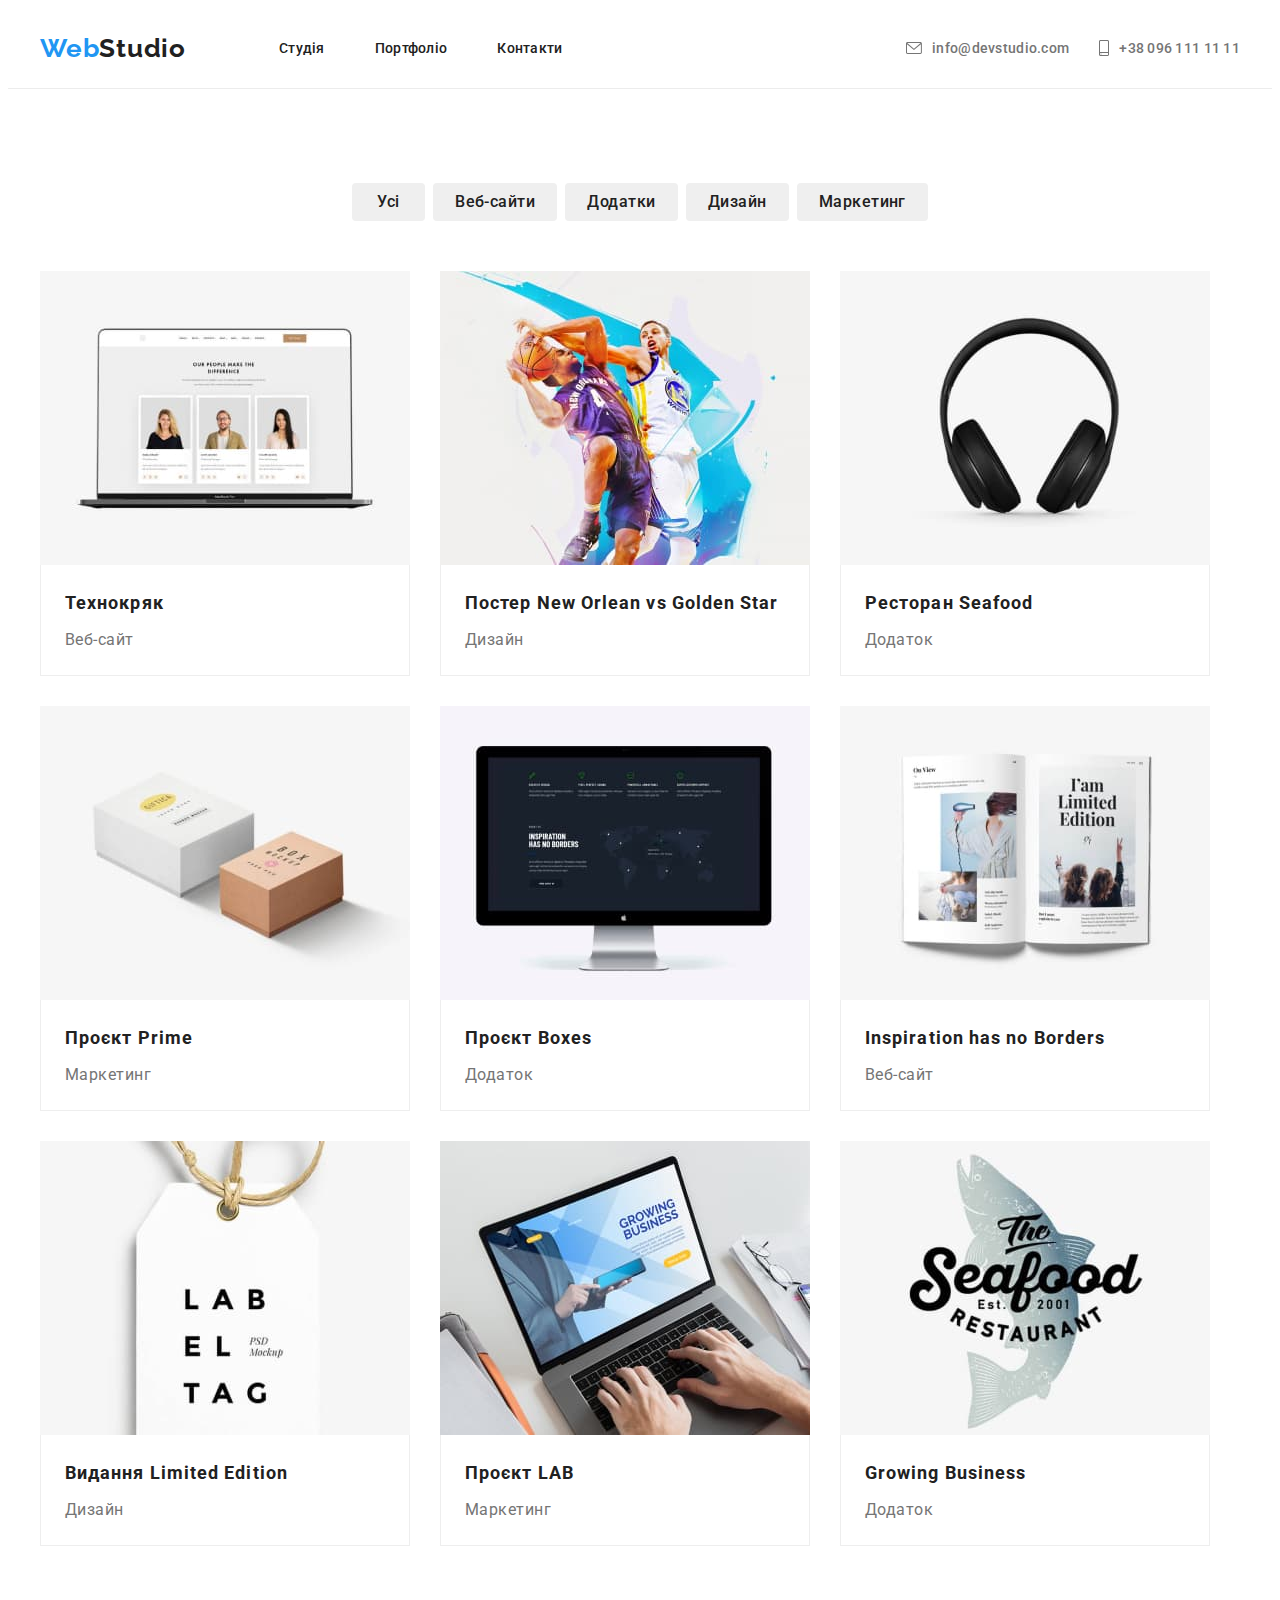
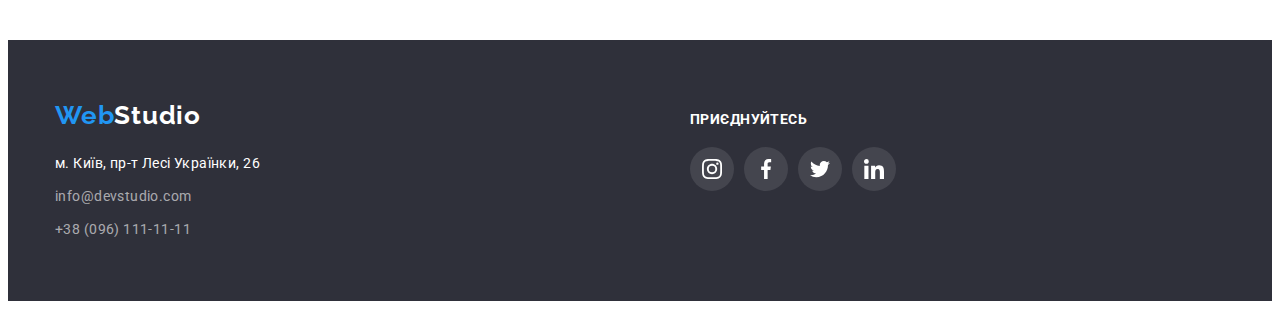
==== portfolio.html @ 3bb3ab22 "Initial commit" ====
<!DOCTYPE html>
<html lang="uk">
  <head>
    <meta charset="UTF-8" />
    <meta http-equiv="X-UA-Compatible" content="IE=edge" />
    <meta name="viewport" content="width=device-width, initial-scale=1.0" />
    <title>Web Studio</title>
    <link rel="preconnect" href="https://fonts.googleapis.com" />
    <link rel="preconnect" href="https://fonts.gstatic.com" crossorigin />
    <link
      href="https://fonts.googleapis.com/css2?family=Raleway:wght@700&family=Roboto:wght@400;500;700;900&display=swap"
      rel="stylesheet"
    />
    <link
      rel="stylesheet"
      href="https://cdnjs.cloudflare.com/ajax/libs/modern-normalize/1.1.0/modern-normalize.min.css"
      integrity="sha512-wpPYUAdjBVSE4KJnH1VR1HeZfpl1ub8YT/NKx4PuQ5NmX2tKuGu6U/JRp5y+Y8XG2tV+wKQpNHVUX03MfMFn9Q=="
      crossorigin="anonymous"
      referrerpolicy="no-referrer"
    />
    <link rel="stylesheet" href="./css/styles.css" />
  </head>
  <body>
    <header class="heder">
      <div class="container container-head">
        <nav class="nav-box">
          <a href="./index.html" class="logo-nav"
            ><span class="logo">Web</span>Studio</a
          >
          <ul class="nav-list list">
            <li class="nav-item link">
              <a href="./index.html" class="nav-link link">Студія</a>
            </li>
            <li class="nav-item link">
              <a href="./portfolio.html" class="nav-link link">Портфоліо</a>
            </li>
            <li class="nav-item link">
              <a href="" class="nav-link link">Контакти</a>
            </li>
          </ul>
        </nav>
        <div class="contacts">
          <a href="mailto:info@devstudio.com" class="heder-cont link">
            <svg class="heder-cont-icon" width="16" height="12">
              <use href="./icons.svg#icon-envelope"></use>
            </svg>
            <span>info@devstudio.com</span>
          </a>
          <a href="tel:+380961111111" class="heder-cont link"
            ><svg class="heder-cont-icon" width="10" height="16">
              <use href="./icons.svg#icon-smartphone"></use>
            </svg>
            <span>+38 096 111 11 11</span></a
          >
        </div>
      </div>
    </header>
    <main>
      <section class="section">
        <div class="container">
          <ul class="list btn-top">
            <li class="btn-nav">
              <button type="button" class="btn-portf">Усi</button>
            </li>
            <li class="btn-nav">
              <button type="button" class="btn-portf">Веб-сайти</button>
            </li>
            <li class="btn-nav">
              <button type="button" class="btn-portf">Додатки</button>
            </li>
            <li class="btn-nav">
              <button type="button" class="btn-portf">Дизайн</button>
            </li>
            <li class="btn-nav">
              <button type="button" class="btn-portf">Маркетинг</button>
            </li>
          </ul>

          <h1 class="hport">Прихований заголовок</h1>

          <ul class="list port-item">
            <li class="cards">
              <img
                src="./images/portfolio/img_1.jpg"
                alt="Картинка1"
                width="370"
                height="294"
              />
              <div class="card-text">
                <h2 class="hero-titleport">Технокряк</h2>
                <p class="text-titleport">Веб-сайт</p>
              </div>
            </li>
            <li class="cards">
              <img
                src="./images/portfolio/img_2.jpg"
                alt="Картинка2"
                width="370"
                height="294"
              />
              <div class="card-text">
                <h2 class="hero-titleport">Постер New Orlean vs Golden Star</h2>
                <p class="text-titleport">Дизайн</p>
              </div>
            </li>
            <li class="cards">
              <img
                src="./images/portfolio/img_3.jpg"
                alt="Картинка3"
                width="370"
                height="294"
              />
              <div class="card-text">
                <h2 class="hero-titleport">Ресторан Seafood</h2>
                <p class="text-titleport">Додаток</p>
              </div>
            </li>
            <li class="cards">
              <img
                src="./images/portfolio/img_4.jpg"
                alt="Картинка4"
                width="370"
                height="294"
              />
              <div class="card-text">
                <h2 class="hero-titleport">Проєкт Prime</h2>
                <p class="text-titleport">Маркетинг</p>
              </div>
            </li>

            <li class="cards">
              <img
                src="./images/portfolio/img_5.jpg"
                alt="Картинка5"
                width="370"
                height="294"
              />
              <div class="card-text">
                <h2 class="hero-titleport">Проєкт Boxes</h2>
                <p class="text-titleport">Додаток</p>
              </div>
            </li>
            <li class="cards">
              <img
                src="./images/portfolio/img_6.jpg"
                alt="Картинка6"
                width="370"
                height="294"
              />
              <div class="card-text">
                <h2 class="hero-titleport">Inspiration has no Borders</h2>
                <p class="text-titleport">Веб-сайт</p>
              </div>
            </li>
            <li class="cards">
              <img
                src="./images/portfolio/img_7.jpg"
                alt="Картинка7"
                width="370"
                height="294"
              />
              <div class="card-text">
                <h2 class="hero-titleport">Видання Limited Edition</h2>
                <p class="text-titleport">Дизайн</p>
              </div>
            </li>

            <li class="cards">
              <img
                src="./images/portfolio/img_8.jpg"
                alt="Картинка8"
                width="370"
                height="294"
              />
              <div class="card-text">
                <h2 class="hero-titleport">Проєкт LAB</h2>
                <p class="text-titleport">Маркетинг</p>
              </div>
            </li>
            <li class="cards">
              <img
                src="./images/portfolio/img_9.jpg"
                alt="Картинка9"
                width="370"
                height="294"
              />
              <div class="card-text">
                <h2 class="hero-titleport">Growing Business</h2>
                <p class="text-titleport">Додаток</p>
              </div>
            </li>
          </ul>
        </div>
      </section>
    </main>
    <footer class="ftr">
      <div class="container footer">
        <div class="container adress">
          <a href="/index.html" class="logo-ftr link">
            Web<span class="logo-ftr-part">Studio</span></a
          >
          <address>
            <a
              class="map link"
              href="https://goo.gl/maps/teRLMmedMcy5NZLo9"
              target="_blank"
              rel="noreferrer noopener"
              >м. Київ, пр-т Лесі Українки, 26</a
            >
          </address>
          <ul class="list">
            <li class="ftr-contakt">
              <a href="mailto:info@devstudio.com" class="f-mail link"
                >info@devstudio.com</a
              >
            </li>
            <li class="ftr-contakt">
              <a href="tel:+380961111111" class="f-tel link"
                >+38 (096) 111-11-11</a
              >
            </li>
          </ul>
        </div>

        <div class="container link-ftr">
          <h3 class="footer-link-title">приєднуйтесь</h3>
          <ul class="list social-footer">
            <li class="ftr-link">
              <a
                class="social-link"
                href="https://twitter.com/?lang=ru"
                target="_blank"
                rel="noopener noreferrer"
              >
                <svg class="ftr-icon" width="20" height="20">
                  <use href="./icons.svg#icon-instagram"></use>
                </svg>
              </a>
            </li>
            <li class="ftr-link">
              <a
                class="social-link"
                href="https://twitter.com/?lang=ru"
                target="_blank"
                rel="noopener noreferrer"
              >
                <svg class="ftr-icon" width="20" height="20">
                  <use href="./icons.svg#icon-facebook"></use>
                </svg>
              </a>
            </li>
            <li class="ftr-link">
              <a
                class="social-link"
                href="https://twitter.com/?lang=ru"
                target="_blank"
                rel="noopener noreferrer"
              >
                <svg class="ftr-icon" width="20" height="20">
                  <use href="./icons.svg#icon-twitter"></use>
                </svg>
              </a>
            </li>
            <li class="ftr-link">
              <a
                class="social-link"
                href="https://twitter.com/?lang=ru"
                target="_blank"
                rel="noopener noreferrer"
              >
                <svg class="ftr-icon" width="20" height="20">
                  <use href="./icons.svg#icon-linkedin"></use>
                </svg>
              </a>
            </li>
          </ul>
        </div>
      </div>
    </footer>
  </body>
</html>
---- css/styles.css ----
html {
  box-sizing: border-box;
}
:root {
  --text-color: #757575;
  --title-text-color: #212121;
  --logo-text-color: #2196f3;
}

body {
  font-family: "Roboto", sans-serif;
  color: var(--text-color);
  text-decoration: none;
}
.container {
  width: 1200px;
  padding-left: 15px;
  padding-right: 15px;
  margin-right: auto;
  margin-left: auto;
  /* outline: 2px solid tomato; */
}

h1,
h2,
h3,
p,
li,
ul {
  margin: 0;
}
.section {
  padding-bottom: 94px;
  padding-top: 94px;
}
img {
  display: block;
}
/* =====LOGO COLOR===== */
.logo-nav {
  margin-right: 93px;
  font-family: "Raleway";
  font-weight: 700;
  font-size: 26px;
  line-height: calc(31 / 26);
  letter-spacing: 0.03em;
  color: var(--title-text-color);
  text-decoration: none;
}

.logo {
  color: var(--logo-text-color);
}
/* ==========header======== */
.heder {
  background-color: #fff;
  border-bottom: 1px solid #ececec;
}
.list {
  list-style: none;
  margin: 0;
  padding: 0;
}
.link {
  text-decoration: none;
}

.nav-item {
  margin-right: 50px;
}
.nav-list .nav-item:last-child {
  margin-right: 0px;
}
.nav-link {
  display: block;
  padding-top: 32px;
  padding-bottom: 32px;
  font-weight: 500;
  font-size: 14px;
  line-height: calc(16 / 14);
  letter-spacing: 0.02em;
  color: #212121;
}
.nav-list {
  display: flex;
}

.container-head {
  display: flex;
  align-items: center;
  flex-direction: row;
}
.nav-box {
  display: flex;
  align-items: center;
}

.nav-link:hover,
.nav-link:focus {
  color: var(--logo-text-color);
}
.heder-cont {
  display: flex;
  align-items: center;
  font-weight: 500;
  font-size: 14px;
  line-height: calc (16/14);
  letter-spacing: 0.02em;

  color: #757575;
  fill: #757575;
}
.heder-cont span {
  margin-left: 10px;
}

.heder-cont:hover,
.heder-cont:focus {
  color: var(--logo-text-color);
  fill: #2196f3;
}
.contacts {
  display: inline-flex;
  margin-left: auto;
  gap: 30px;
}
.contacts.heder-cont:last-child {
  margin-left: 50px;
}

/* =============hero========= */
.overlay {
  width: 1600px;
  height: 600px;
  margin-left: auto;
  margin-right: auto;
  background-image: linear-gradient(
      to right,
      rgba(47, 48, 58, 0.4),
      rgba(47, 48, 58, 0.4)
    ),
    url(../images/hero/hero_pict.jpg);
  background-repeat: no-repeat;
  background-position: center;
  background-size: contain;
}
.hero {
  padding-bottom: 200px;
  padding-top: 200px;
  text-align: center;
  background-color: #2f303a;
}
.hero-title {
  width: 696px;
  margin: 0 auto;
  margin-bottom: 30px;
  font-family: "Roboto";
  font-style: normal;
  font-weight: 900;
  font-size: 44px;
  line-height: calc(60 / 44);
  text-align: center;
  letter-spacing: 0.06em;
  text-transform: uppercase;
  color: #ffffff;
}
.btn-hero {
  min-width: 216px;
  padding: 10px 32px;
  text-align: center;
  border-radius: 4px;
  font-family: inherit;
  font-weight: 700;
  font-size: 16px;
  line-height: calc(30 / 16);
  cursor: pointer;
  background-color: var(--logo-text-color);
  border: none;
  letter-spacing: 0.06em;
  color: #ffffff;
}
/* ================adv============ */

.adv-list {
  display: flex;
  gap: 30px;
}
.adv-item {
  width: 270px;
}
.adv-pict {
  margin-bottom: 30px;
  display: flex;
  justify-content: center;
  align-items: center;
  width: 270px;
  height: 120px;
  border-radius: 4px;
  background-color: #f5f4fa;
}
.adv-title {
  margin-bottom: 10px;
  font-size: 14px;
  line-height: calc(16 / 14);
  letter-spacing: 0.03em;
  text-transform: uppercase;

  color: var(--title-text-color);
}
.adv-text {
  font-size: 14px;
  line-height: calc(24 / 14);
  letter-spacing: 0.03em;
  color: var(--text-color);
}
/* ================about============== */
.about-title {
  margin-bottom: 50px;
  font-size: 36px;
  line-height: calc(42 / 36);
  text-align: center;
  letter-spacing: 0.03em;
  color: var(--title-text-color);
}
.about-list {
  display: flex;
  gap: 30px;
}
.about {
  background-color: #fff;
}
/* ==============team================= */
.team {
  background-color: #f5f4fa;
}
.item-team {
  background-color: #ffffff;
  box-shadow: 0px 1px 3px rgba(0, 0, 0, 0.12), 0px 1px 1px rgba(0, 0, 0, 0.14),
    0px 2px 1px rgba(0, 0, 0, 0.2);
  border-radius: 0px 0px 4px 4px;
}
.team-list {
  display: flex;
  gap: 30px;
}
.teamcard {
  padding-top: 30px;
  padding-bottom: 30px;
}
.team-title {
  margin-bottom: 50px;
  font-size: 36px;
  line-height: calc(42 / 36);
  text-align: center;
  letter-spacing: 0.03em;
  color: var(--title-text-color);
}
.team-name {
  margin-bottom: 10px;
  font-style: normal;
  font-weight: 500;
  font-size: 16px;
  line-height: 19px;
  text-align: center;
  letter-spacing: 0.03em;

  color: var(--title-text-color);
}

.team-text {
  margin-bottom: 19px;
  font-size: 16px;
  line-height: calc(19 / 16);
  text-align: center;
  letter-spacing: 0.03em;

  color: var(--text-color);
}
.social {
  display: flex;
  justify-content: center;
  align-items: center;
  gap: 10px;
}
.social-link {
  display: flex;
  justify-content: center;
  align-items: center;
  width: 44px;
  height: 44px;
  border-radius: 50%;

  fill: #afb1b8;
  /* border: 1px solid tomato; */
}
.social-link:hover,
.social-link:focus {
  background-color: #2196f3;
  fill: #fff;
}

/* ===============footer=============== */
.ftr {
  display: flex;
  justify-content: flex-start;
  align-items: baseline;
  padding-top: 60px;
  padding-bottom: 60px;
  background-color: #2f303a;
}

.logo-ftr {
  display: block;
  margin-bottom: 20px;
  font-family: "Raleway";
  font-style: normal;
  font-weight: 700;
  font-size: 26px;
  line-height: calc(31 / 26);
  letter-spacing: 0.03em;
  color: var(--logo-text-color);
}

.logo-ftr-part {
  color: #ffffff;
}
.map {
  margin-bottom: 9px;
  font-weight: 400;
  font-style: normal;
  font-size: 14px;
  line-height: calc(24 / 14);
  letter-spacing: 0.03em;

  color: #ffffff;
}
.f-tel {
  margin-bottom: 9px;
  font-size: 14px;
  line-height: calc(24 / 14);
  letter-spacing: 0.03em;

  color: rgba(255, 255, 255, 0.6);
}
.f-mail {
  font-size: 14px;
  line-height: calc(24 / 14);
  letter-spacing: 0.03em;

  color: rgba(255, 255, 255, 0.6);
}
.f-tel:hover,
.f-tel:focus {
  color: var(--logo-text-color);
}
.f-mail:hover,
.f-mail:focus {
  color: var(--logo-text-color);
}
.ftr-contakt {
  display: block;
  margin-top: 9px;
}
.map:hover,
.map:focus {
  color: var(--logo-text-color);
}

.social-footer {
  margin-top: 20px;
  display: flex;
  gap: 10px;
}
.link-ftr {
  display: inline;
}

.footer-link-title {
  font-family: "Roboto";
  font-style: normal;
  font-weight: 700;
  font-size: 14px;
  line-height: 16px;
  letter-spacing: 0.03em;
  text-transform: uppercase;

  color: #ffffff;
}
.ftr-link {
  background-color: rgba(255, 255, 255, 0.1);
  border-radius: 50%;
}
.ftr-icon {
  fill: #fff;
}
.footer {
  display: flex;
  align-items: baseline;
}
.link-ftr {
  margin-left: 70px;
}
/* ==================Clients===================== */
.clients {
  margin-bottom: 50px;
  font-size: 36px;
  line-height: calc(42 / 36);
  text-align: center;
  letter-spacing: 0.03em;
  color: var(--title-text-color);
}
.clients-card {
  display: flex;
  justify-content: center;
  gap: 30px;
  align-items: center;
}

.clients-border {
  justify-content: center;
  align-items: center;
  display: flex;
  width: 170px;
  height: 92px;
  border: 1px solid #afb1b8;
  border-radius: 4px;
  fill: #afb1b8;
}
.clients-border:hover,
.clients-border:focus {
  border: 1px solid #2196f3;
  fill: #2196f3;
}

/* ==================PORTFOLIO=================== */
.hero-titleport {
  margin-bottom: 4px;
  font-size: 18px;
  line-height: calc(36 / 18);
  letter-spacing: 0.06em;

  color: var(--title-text-color);
}

.hport {
  display: none;
}
.text-titleport {
  font-size: 16px;
  line-height: calc(30 / 16);
  letter-spacing: 0.03em;

  color: var(--text-color);
}
.btn-top {
  display: flex;
  justify-content: center;
  margin-bottom: 50px;
}
.btn-portf {
  padding: 6px 22px;
  border-radius: 4px;
  min-width: 73px;
  font-family: "Roboto";
  font-weight: 500;
  font-size: 16px;
  line-height: calc(26 / 16);
  text-align: center;
  letter-spacing: 0.03em;
  cursor: pointer;
  border: none;
  color: #212121;
}
.btn-nav {
  margin-right: 8px;
}
.btn-nav:last-child {
  margin-right: 0px;
}
.btn-portf:hover,
.btn-portf:focus {
  box-shadow: 0px 3px 1px rgba(0, 0, 0, 0.1), 0px 1px 2px rgba(0, 0, 0, 0.08),
    0px 2px 2px rgba(0, 0, 0, 0.12);
  color: #ffffff;
  background-color: var(--logo-text-color);
}
.port-item {
  display: flex;
  flex-wrap: wrap;
}
.cards {
  width: 370px;
  margin-right: 30px;
  margin-bottom: 30px;
}
.cards:hover,
.cards:focus {
  box-shadow: 0px 1px 1px rgba(0, 0, 0, 0.12), 0px 4px 4px rgba(0, 0, 0, 0.06),
    1px 4px 6px rgba(0, 0, 0, 0.16);
}
.cards:nth-child(3n) {
  margin-right: 0;
}
.cards:nth-last-child(-n + 3) {
  margin-bottom: 0;
}
.card-text {
  padding: 20px 24px;
  border: 1px solid #eeeeee;
  border-top: transparent;
}
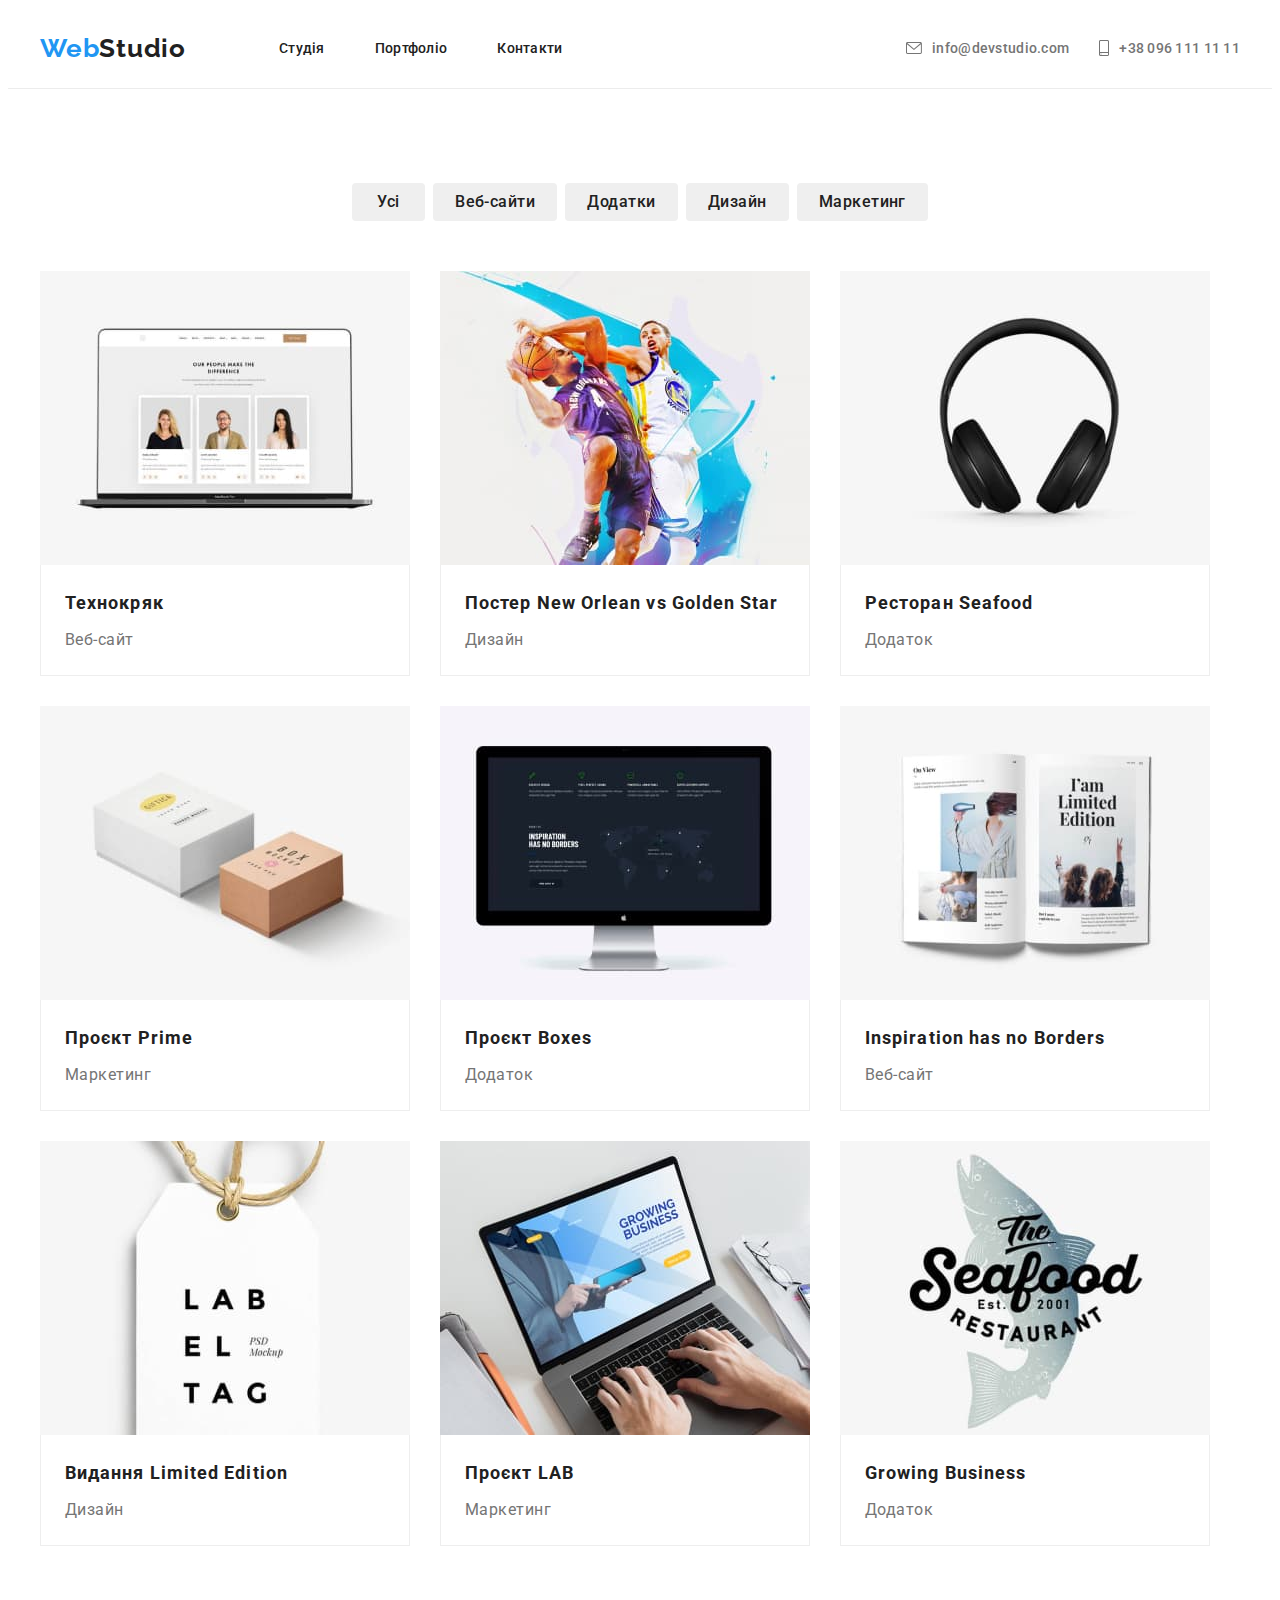
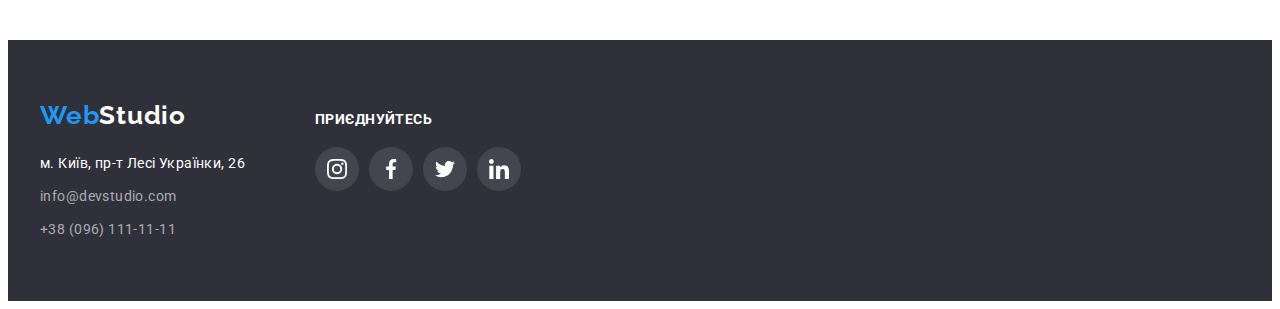
==== commit 9839ca43: "hw5 v1" ====
--- a/portfolio.html
+++ b/portfolio.html
@@ -80,48 +80,84 @@
 
           <ul class="list port-item">
             <li class="cards">
-              <img
-                src="./images/portfolio/img_1.jpg"
-                alt="Картинка1"
-                width="370"
-                height="294"
-              />
+              <div class="card-thumb">
+                <img
+                  src="./images/portfolio/img_1.jpg"
+                  alt="Картинка1"
+                  width="370"
+                  height="294"
+                />
+                <div class="overlay-prtf">
+                  <p class="overlay-text">
+                    Ресурс пропонує комплексні пропозиції з різним рівнем
+                    функціоналу та сервісів. Все це дозволить відвідувачу
+                    отримати вичерпні відомості про компанію чи приватну особу.
+                  </p>
+                </div>
+              </div>
               <div class="card-text">
                 <h2 class="hero-titleport">Технокряк</h2>
                 <p class="text-titleport">Веб-сайт</p>
               </div>
             </li>
             <li class="cards">
-              <img
-                src="./images/portfolio/img_2.jpg"
-                alt="Картинка2"
-                width="370"
-                height="294"
-              />
+              <div class="card-thumb">
+                <img
+                  src="./images/portfolio/img_2.jpg"
+                  alt="Картинка2"
+                  width="370"
+                  height="294"
+                />
+                <div class="overlay-prtf">
+                  <p class="overlay-text">
+                    Ресурс пропонує комплексні пропозиції з різним рівнем
+                    функціоналу та сервісів. Все це дозволить відвідувачу
+                    отримати вичерпні відомості про компанію чи приватну особу.
+                  </p>
+                </div>
+              </div>
               <div class="card-text">
                 <h2 class="hero-titleport">Постер New Orlean vs Golden Star</h2>
                 <p class="text-titleport">Дизайн</p>
               </div>
             </li>
             <li class="cards">
-              <img
-                src="./images/portfolio/img_3.jpg"
-                alt="Картинка3"
-                width="370"
-                height="294"
-              />
+              <div class="card-thumb">
+                <img
+                  src="./images/portfolio/img_3.jpg"
+                  alt="Картинка3"
+                  width="370"
+                  height="294"
+                />
+                <div class="overlay-prtf">
+                  <p class="overlay-text">
+                    Ресурс пропонує комплексні пропозиції з різним рівнем
+                    функціоналу та сервісів. Все це дозволить відвідувачу
+                    отримати вичерпні відомості про компанію чи приватну особу.
+                  </p>
+                </div>
+              </div>
               <div class="card-text">
                 <h2 class="hero-titleport">Ресторан Seafood</h2>
                 <p class="text-titleport">Додаток</p>
               </div>
             </li>
             <li class="cards">
-              <img
-                src="./images/portfolio/img_4.jpg"
-                alt="Картинка4"
-                width="370"
-                height="294"
-              />
+              <div class="card-thumb">
+                <img
+                  src="./images/portfolio/img_4.jpg"
+                  alt="Картинка4"
+                  width="370"
+                  height="294"
+                />
+                <div class="overlay-prtf">
+                  <p class="overlay-text">
+                    Ресурс пропонує комплексні пропозиції з різним рівнем
+                    функціоналу та сервісів. Все це дозволить відвідувачу
+                    отримати вичерпні відомості про компанію чи приватну особу.
+                  </p>
+                </div>
+              </div>
               <div class="card-text">
                 <h2 class="hero-titleport">Проєкт Prime</h2>
                 <p class="text-titleport">Маркетинг</p>
@@ -129,36 +165,63 @@
             </li>
 
             <li class="cards">
-              <img
-                src="./images/portfolio/img_5.jpg"
-                alt="Картинка5"
-                width="370"
-                height="294"
-              />
+              <div class="card-thumb">
+                <img
+                  src="./images/portfolio/img_5.jpg"
+                  alt="Картинка5"
+                  width="370"
+                  height="294"
+                />
+                <div class="overlay-prtf">
+                  <p class="overlay-text">
+                    Ресурс пропонує комплексні пропозиції з різним рівнем
+                    функціоналу та сервісів. Все це дозволить відвідувачу
+                    отримати вичерпні відомості про компанію чи приватну особу.
+                  </p>
+                </div>
+              </div>
               <div class="card-text">
                 <h2 class="hero-titleport">Проєкт Boxes</h2>
                 <p class="text-titleport">Додаток</p>
               </div>
             </li>
             <li class="cards">
-              <img
-                src="./images/portfolio/img_6.jpg"
-                alt="Картинка6"
-                width="370"
-                height="294"
-              />
+              <div class="card-thumb">
+                <img
+                  src="./images/portfolio/img_6.jpg"
+                  alt="Картинка6"
+                  width="370"
+                  height="294"
+                />
+                <div class="overlay-prtf">
+                  <p class="overlay-text">
+                    Ресурс пропонує комплексні пропозиції з різним рівнем
+                    функціоналу та сервісів. Все це дозволить відвідувачу
+                    отримати вичерпні відомості про компанію чи приватну особу.
+                  </p>
+                </div>
+              </div>
               <div class="card-text">
                 <h2 class="hero-titleport">Inspiration has no Borders</h2>
                 <p class="text-titleport">Веб-сайт</p>
               </div>
             </li>
             <li class="cards">
-              <img
-                src="./images/portfolio/img_7.jpg"
-                alt="Картинка7"
-                width="370"
-                height="294"
-              />
+              <div class="card-thumb">
+                <img
+                  src="./images/portfolio/img_7.jpg"
+                  alt="Картинка7"
+                  width="370"
+                  height="294"
+                />
+                <div class="overlay-prtf">
+                  <p class="overlay-text">
+                    Ресурс пропонує комплексні пропозиції з різним рівнем
+                    функціоналу та сервісів. Все це дозволить відвідувачу
+                    отримати вичерпні відомості про компанію чи приватну особу.
+                  </p>
+                </div>
+              </div>
               <div class="card-text">
                 <h2 class="hero-titleport">Видання Limited Edition</h2>
                 <p class="text-titleport">Дизайн</p>
@@ -166,24 +229,42 @@
             </li>
 
             <li class="cards">
-              <img
-                src="./images/portfolio/img_8.jpg"
-                alt="Картинка8"
-                width="370"
-                height="294"
-              />
+              <div class="card-thumb">
+                <img
+                  src="./images/portfolio/img_8.jpg"
+                  alt="Картинка8"
+                  width="370"
+                  height="294"
+                />
+                <div class="overlay-prtf">
+                  <p class="overlay-text">
+                    Ресурс пропонує комплексні пропозиції з різним рівнем
+                    функціоналу та сервісів. Все це дозволить відвідувачу
+                    отримати вичерпні відомості про компанію чи приватну особу.
+                  </p>
+                </div>
+              </div>
               <div class="card-text">
                 <h2 class="hero-titleport">Проєкт LAB</h2>
                 <p class="text-titleport">Маркетинг</p>
               </div>
             </li>
             <li class="cards">
-              <img
-                src="./images/portfolio/img_9.jpg"
-                alt="Картинка9"
-                width="370"
-                height="294"
-              />
+              <div class="card-thumb">
+                <img
+                  src="./images/portfolio/img_9.jpg"
+                  alt="Картинка9"
+                  width="370"
+                  height="294"
+                />
+                <div class="overlay-prtf">
+                  <p class="overlay-text">
+                    Ресурс пропонує комплексні пропозиції з різним рівнем
+                    функціоналу та сервісів. Все це дозволить відвідувачу
+                    отримати вичерпні відомості про компанію чи приватну особу.
+                  </p>
+                </div>
+              </div>
               <div class="card-text">
                 <h2 class="hero-titleport">Growing Business</h2>
                 <p class="text-titleport">Додаток</p>
@@ -195,7 +276,7 @@
     </main>
     <footer class="ftr">
       <div class="container footer">
-        <div class="container adress">
+        <div class="adress">
           <a href="/index.html" class="logo-ftr link">
             Web<span class="logo-ftr-part">Studio</span></a
           >
@@ -222,7 +303,7 @@
           </ul>
         </div>
 
-        <div class="container link-ftr">
+        <div class="link-ftr">
           <h3 class="footer-link-title">приєднуйтесь</h3>
           <ul class="list social-footer">
             <li class="ftr-link">
--- a/css/styles.css
+++ b/css/styles.css
@@ -55,6 +55,7 @@
 .heder {
   background-color: #fff;
   border-bottom: 1px solid #ececec;
+  z-index: 10;
 }
 .list {
   list-style: none;
@@ -73,6 +74,7 @@
 }
 .nav-link {
   display: block;
+  position: relative;
   padding-top: 32px;
   padding-bottom: 32px;
   font-weight: 500;
@@ -81,6 +83,26 @@
   letter-spacing: 0.02em;
   color: #212121;
 }
+.nav-link::after {
+  content: "";
+  position: absolute;
+  left: 50%;
+  bottom: 0px;
+  transform: translateX(-50%) scale(0.3);
+  display: block;
+  width: 95%;
+  height: 4px;
+  border-radius: 2px;
+  opacity: 0;
+  transition: 250ms;
+  background-color: #2196f3;
+}
+.nav-link:hover::after,
+.nav-link:focus::after {
+  transform: translateX(-50%) scaleX(1);
+  opacity: 1;
+}
+
 .nav-list {
   display: flex;
 }
@@ -229,6 +251,33 @@
 .about {
   background-color: #fff;
 }
+
+.about-gallery {
+  position: relative;
+}
+
+.about-overlay {
+  width: 100%;
+  position: absolute;
+  bottom: 0px;
+  padding-top: 27px;
+  padding-bottom: 27px;
+  background-color: rgba(47, 48, 58, 0.8);
+}
+
+.about-overlay-text {
+  font-family: "Roboto";
+  font-style: normal;
+  font-weight: 700;
+  font-size: 14px;
+  line-height: 16px;
+  text-align: center;
+  letter-spacing: 0.03em;
+  text-transform: uppercase;
+
+  color: #ffffff;
+}
+
 /* ==============team================= */
 .team {
   background-color: #f5f4fa;
@@ -291,6 +340,7 @@
   border-radius: 50%;
 
   fill: #afb1b8;
+
   /* border: 1px solid tomato; */
 }
 .social-link:hover,
@@ -509,3 +559,102 @@
   border: 1px solid #eeeeee;
   border-top: transparent;
 }
+
+.card-thumb {
+  position: relative;
+  overflow: hidden;
+}
+
+.overlay-prtf {
+  position: absolute;
+  top: 0;
+  left: 0;
+  width: 100%;
+  height: 100%;
+
+  background-color: rgba(33, 150, 243, 0.9);
+  backdrop-filter: blur (3px);
+  padding-top: 63px;
+  padding-left: 24px;
+  padding-bottom: 63px;
+  padding-right: 24px;
+  display: flex;
+  align-items: center;
+  transform: translateY(100%);
+  /* transition-property: color, background-color; */
+  transition-duration: 250ms;
+  transition-timing-function: (0.4, 0, 0.2, 1);
+}
+
+.overlay-text {
+  font-family: "Roboto";
+  font-style: normal;
+  font-weight: 400;
+  font-size: 18px;
+  line-height: 28px;
+  letter-spacing: 0.03em;
+
+  color: #ffffff;
+  user-select: none;
+}
+
+.cards:hover .overlay-prtf {
+  transform: translateY(0%);
+}
+
+/* Modal CSS */
+
+.backdrop {
+  position: fixed;
+  top: 0;
+  left: 0;
+  /* z-index: 100; */
+
+  width: 100%;
+  height: 100%;
+
+  background-color: rgba(0, 0, 0, 0.2);
+  backdrop-filter: blur(2px);
+
+  transition: opacity 250ms linear, visibility 250ms linear;
+}
+.backdrop.is-hidden {
+  opacity: 0;
+  visibility: hidden;
+  pointer-events: none;
+}
+
+.modal {
+  position: absolute;
+  top: 50%;
+  left: 50%;
+  transform: translateX(-50%) translateY(-50%);
+  width: 528px;
+  height: 581px;
+  background-color: #ffffff;
+  box-shadow: 0px 1px 3px rgba(0, 0, 0, 0.12), 0px 1px 1px rgba(0, 0, 0, 0.14),
+    0px 2px 1px rgba(0, 0, 0, 0.2);
+  border-radius: 4px;
+  transition: transform 250ms, opacity 250ms;
+}
+.backdrop.is-hidden .modal {
+  opacity: 0;
+  transform: translateX(-50%) translateY(-70%);
+}
+.modal-btn {
+  display: inline-flex;
+  align-items: center;
+  justify-content: center;
+  position: absolute;
+
+  padding: 0;
+  top: 8px;
+  right: 8px;
+  width: 30px;
+  height: 30px;
+
+  border-radius: 50%;
+  background-color: #ffffff;
+  border: 1px solid rgba(0, 0, 0, 0.1);
+  cursor: pointer;
+}
